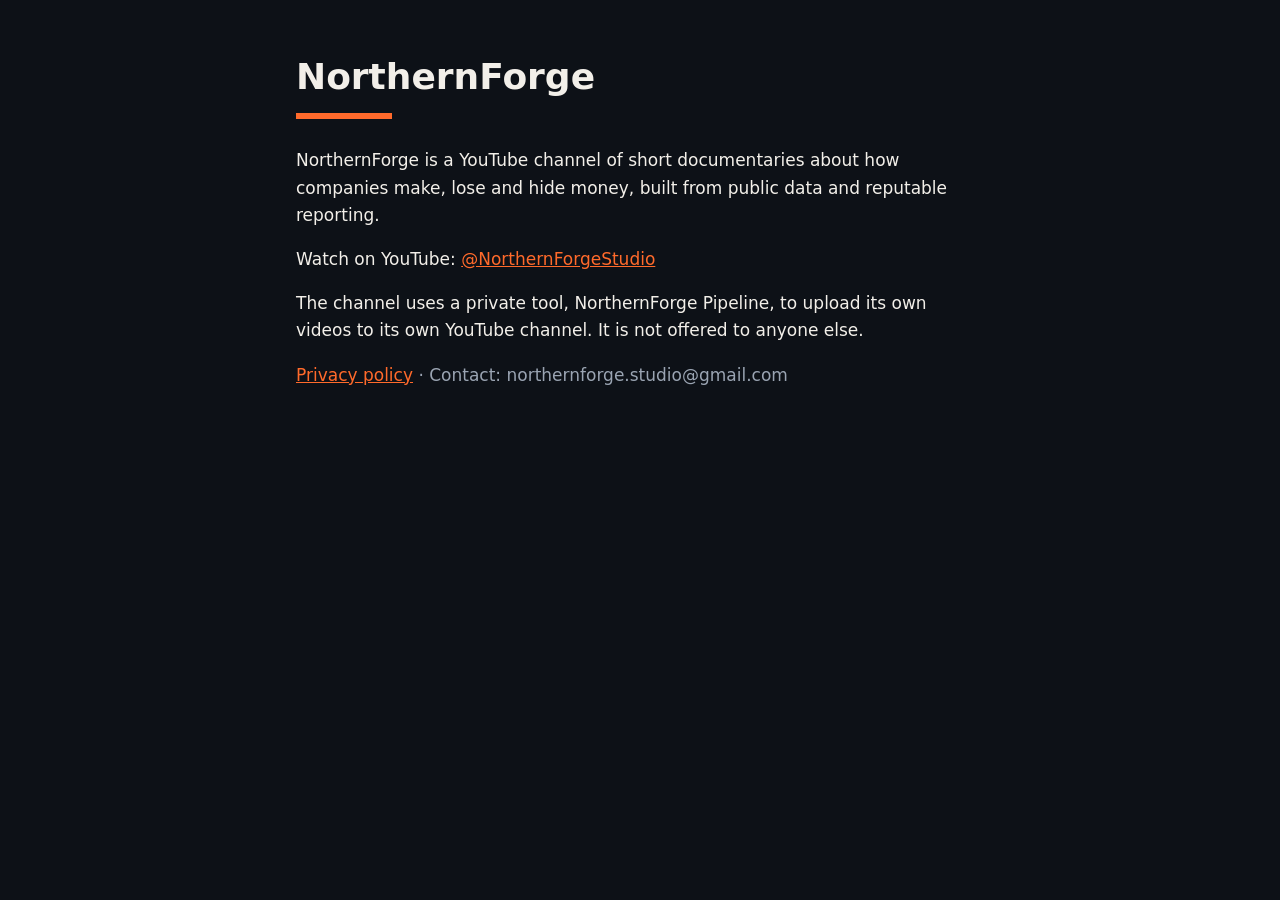
==== index.html @ a6602c54 "Homepage and privacy policy for the NorthernForge Google sign-in app Co-Authored-By: Claude Opus 5.5" ====
<!doctype html>
<html lang="en">
<head>
<meta charset="utf-8">
<meta name="viewport" content="width=device-width, initial-scale=1">
<title>NorthernForge</title>
<link rel="stylesheet" href="style.css">
</head>
<body>
<main>
  <h1>NorthernForge</h1>
  <div class="bar"></div>
  <p>NorthernForge is a YouTube channel of short documentaries about how companies make, lose and hide money, built from public data and reputable reporting.</p>
  <p>Watch on YouTube: <a href="https://www.youtube.com/@NorthernForgeStudio">@NorthernForgeStudio</a></p>
  <p>The channel uses a private tool, NorthernForge Pipeline, to upload its own videos to its own YouTube channel. It is not offered to anyone else.</p>
  <p class="muted"><a href="privacy.html">Privacy policy</a> · Contact: northernforge.studio@gmail.com</p>
</main>
</body>
</html>
---- style.css ----
:root { --bg: #0d1117; --text: #f2efe9; --muted: #9aa4b2; --accent: #ff6a2b; }
* { box-sizing: border-box; }
body { margin: 0; background: var(--bg); color: var(--text); font: 17px/1.6 system-ui, -apple-system, "Segoe UI", sans-serif; }
main { max-width: 720px; margin: 0 auto; padding: 56px 16px; }
h1 { font-size: 36px; line-height: 1.15; margin: 0 0 8px; }
h2 { font-size: 20px; margin-top: 32px; }
.bar { width: 96px; height: 6px; background: var(--accent); margin: 16px 0 28px; }
p, li { color: var(--text); }
.muted { color: var(--muted); }
a { color: var(--accent); }
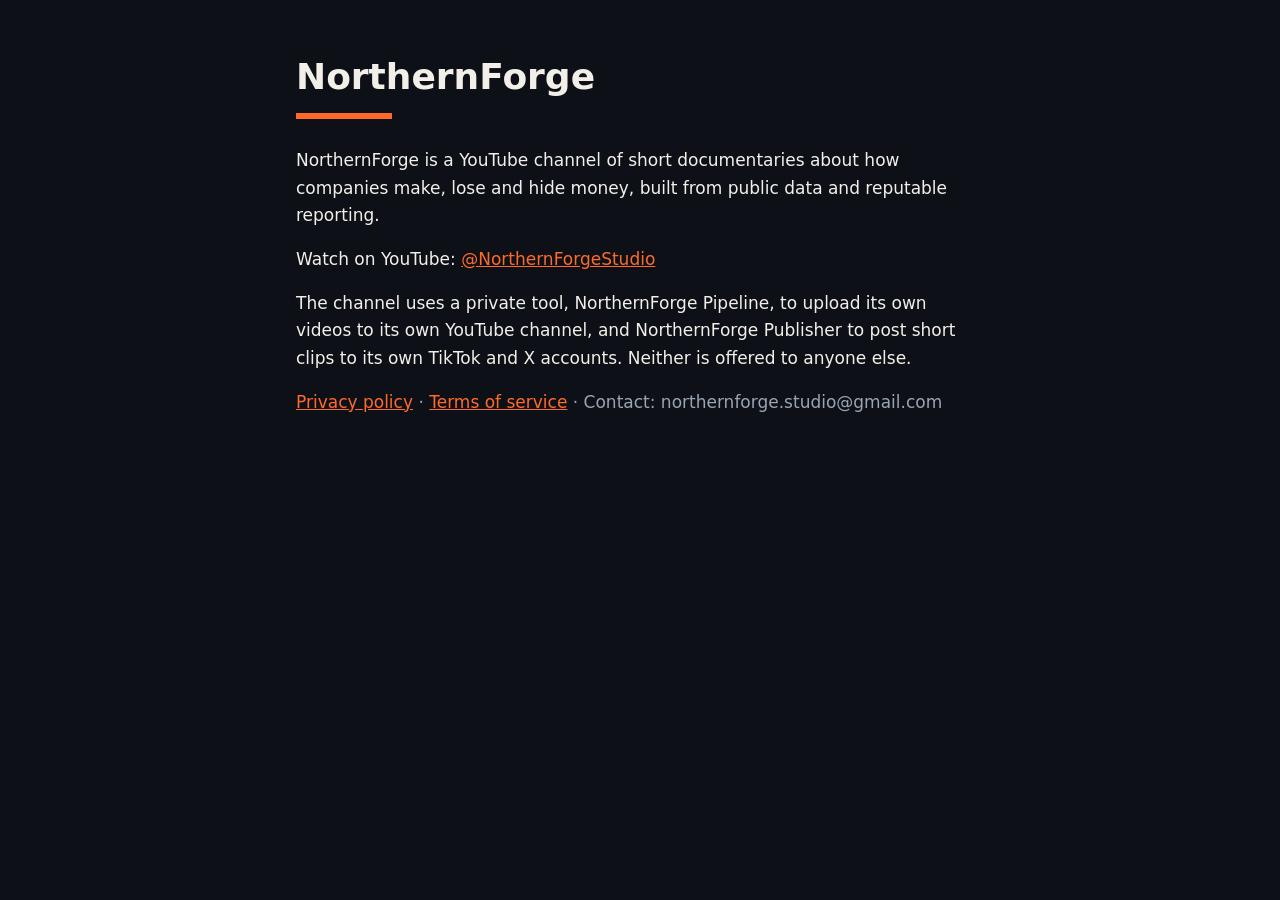
==== commit f6879754: "Terms page, TikTok sign-in return page, privacy policy covers TikTok and X Co-Authored-By: Claude Op" ====
--- a/index.html
+++ b/index.html
@@ -12,8 +12,8 @@
   <div class="bar"></div>
   <p>NorthernForge is a YouTube channel of short documentaries about how companies make, lose and hide money, built from public data and reputable reporting.</p>
   <p>Watch on YouTube: <a href="https://www.youtube.com/@NorthernForgeStudio">@NorthernForgeStudio</a></p>
-  <p>The channel uses a private tool, NorthernForge Pipeline, to upload its own videos to its own YouTube channel. It is not offered to anyone else.</p>
-  <p class="muted"><a href="privacy.html">Privacy policy</a> · Contact: northernforge.studio@gmail.com</p>
+  <p>The channel uses a private tool, NorthernForge Pipeline, to upload its own videos to its own YouTube channel, and NorthernForge Publisher to post short clips to its own TikTok and X accounts. Neither is offered to anyone else.</p>
+  <p class="muted"><a href="privacy.html">Privacy policy</a> · <a href="terms.html">Terms of service</a> · Contact: northernforge.studio@gmail.com</p>
 </main>
 </body>
 </html>
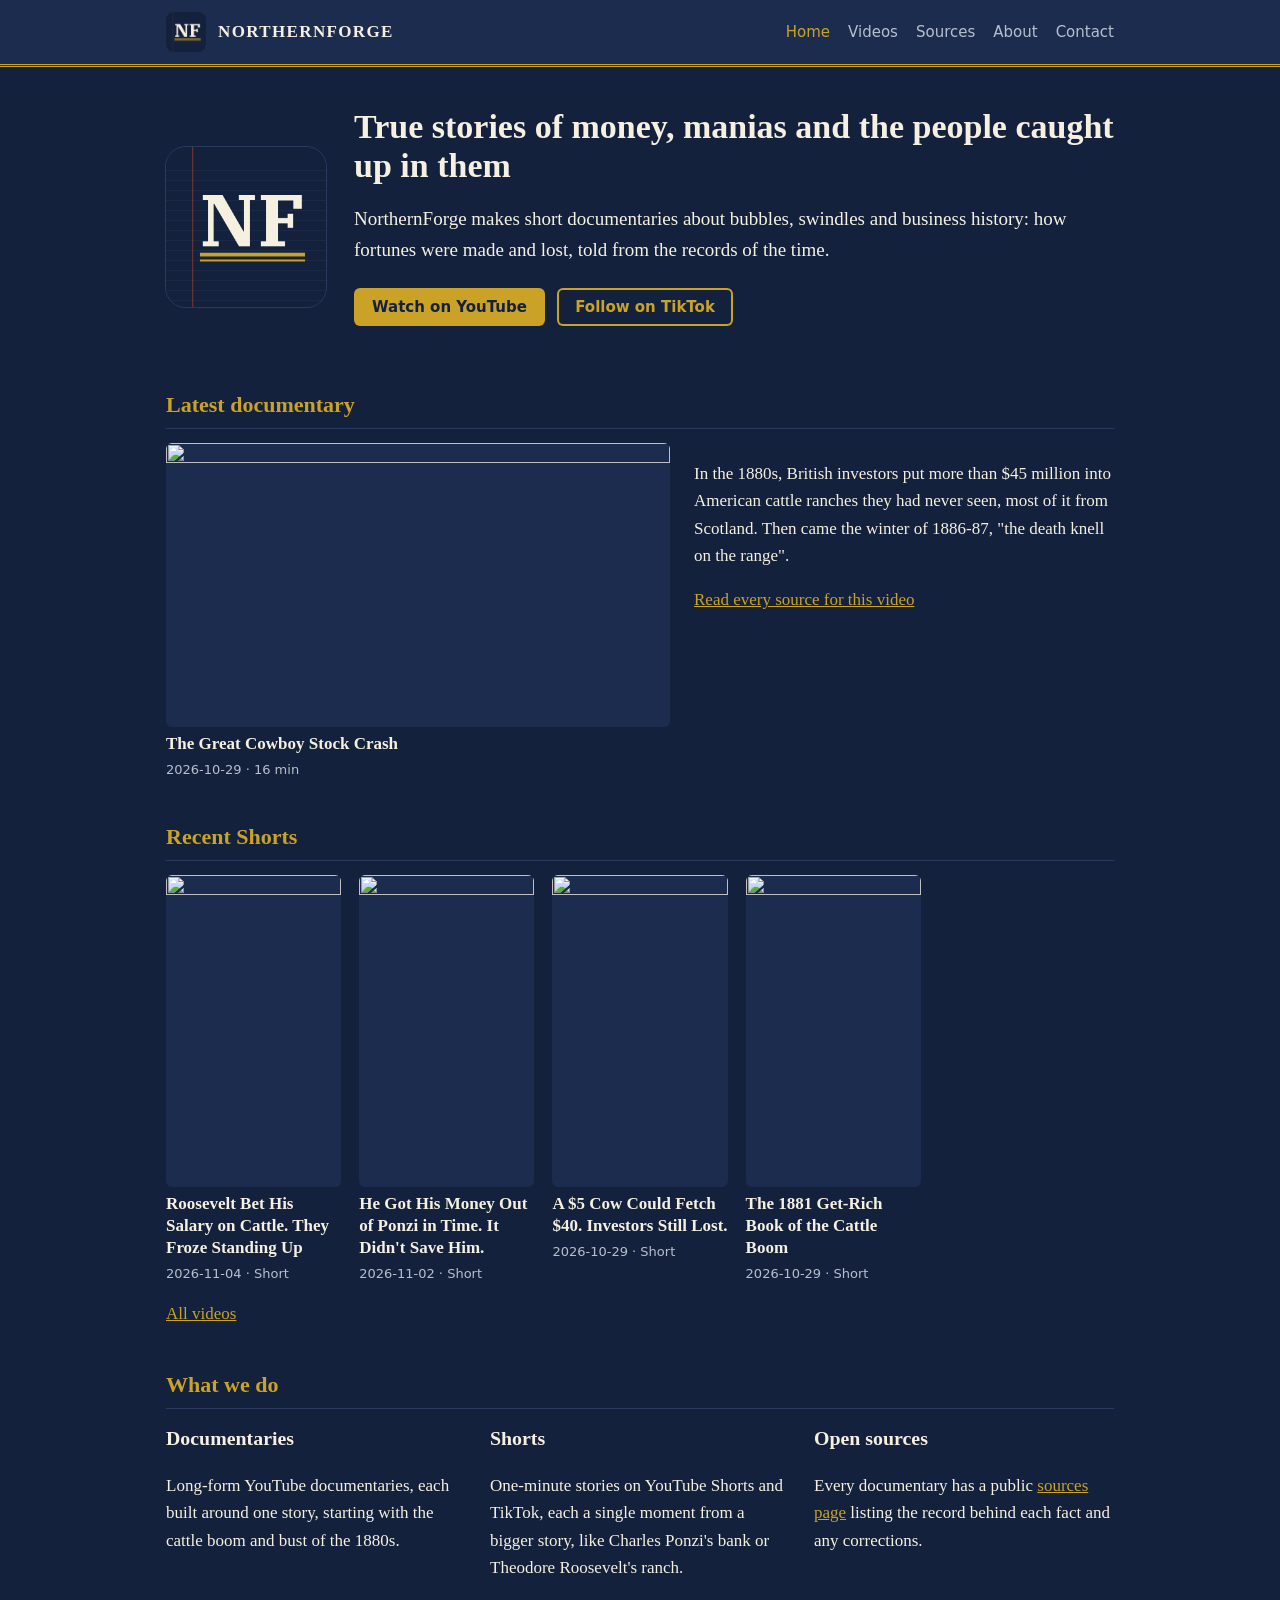
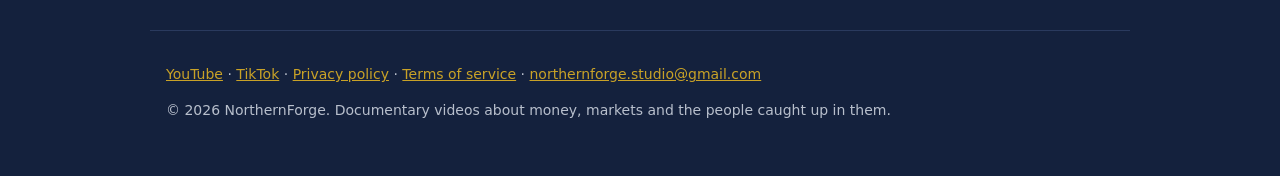
==== commit 9f238f3f: "Full website for the TikTok app review: the app icon as favicon, real pages TikTok denied the app fo" ====
--- a/index.html
+++ b/index.html
@@ -4,16 +4,49 @@
 <meta charset="utf-8">
 <meta name="viewport" content="width=device-width, initial-scale=1">
 <title>NorthernForge</title>
+<meta name="description" content="Short documentaries about money, manias and the people caught up in them.">
+<link rel="icon" href="favicon.ico" sizes="any">
+<link rel="icon" type="image/png" sizes="32x32" href="favicon-32.png">
+<link rel="apple-touch-icon" href="apple-touch-icon.png">
+<meta property="og:image" content="https://northernforgestudio-cmd.github.io/icon.png">
 <link rel="stylesheet" href="style.css">
 </head>
 <body>
-<main>
-  <h1>NorthernForge</h1>
-  <div class="bar"></div>
-  <p>NorthernForge is a YouTube channel of short documentaries about how companies make, lose and hide money, built from public data and reputable reporting.</p>
-  <p>Watch on YouTube: <a href="https://www.youtube.com/@NorthernForgeStudio">@NorthernForgeStudio</a></p>
-  <p>The channel uses a private tool, NorthernForge Pipeline, to upload its own videos to its own YouTube channel, and NorthernForge Publisher to post short clips to its own TikTok and X accounts. Neither is offered to anyone else.</p>
-  <p class="muted"><a href="privacy.html">Privacy policy</a> · <a href="terms.html">Terms of service</a> · Contact: northernforge.studio@gmail.com</p>
+<header class="top"><div class="wrap">
+  <a class="brand" href="index.html"><img src="icon-192.png" width="40" height="40" alt="NorthernForge logo"><span>NorthernForge</span></a>
+  <nav><a href="index.html" aria-current="page">Home</a><a href="videos.html">Videos</a><a href="sources/">Sources</a><a href="about.html">About</a><a href="contact.html">Contact</a></nav>
+</div></header>
+<main class="wrap">
+<section class="hero">
+  <img src="icon.png" width="160" height="160" alt="NorthernForge logo">
+  <div>
+    <h1>True stories of money, manias and the people caught up in them</h1>
+    <p class="lede">NorthernForge makes short documentaries about bubbles, swindles and business history: how fortunes were made and lost, told from the records of the time.</p>
+    <p><a class="btn" href="https://www.youtube.com/@NorthernForgeStudio">Watch on YouTube</a> <a class="btn ghost" href="https://www.tiktok.com/@northernforgestudio">Follow on TikTok</a></p>
+  </div>
+</section>
+
+<h2>Latest documentary</h2>
+<div class="feature">
+  <a class="card" href="https://www.youtube.com/watch?v=B0t5DVrofcw"><img src="https://i.ytimg.com/vi/B0t5DVrofcw/hqdefault.jpg" alt="" loading="lazy" width="480" height="360"><span class="t">The Great Cowboy Stock Crash</span><span class="m">2026-10-29 · 16 min</span></a>
+  <div><p>In the 1880s, British investors put more than $45 million into American cattle ranches they had never seen, most of it from Scotland. Then came the winter of 1886-87, "the death knell on the range".</p><p><a href="sources/cattle-bubble/">Read every source for this video</a></p></div>
+</div>
+
+<h2>Recent Shorts</h2>
+<div class="grid shorts"><a class="card short" href="https://www.youtube.com/shorts/Fkab0AjxpCo"><img src="https://i.ytimg.com/vi/Fkab0AjxpCo/hqdefault.jpg" alt="" loading="lazy" width="480" height="360"><span class="t">Roosevelt Bet His Salary on Cattle. They Froze Standing Up</span><span class="m">2026-11-04 · Short</span></a><a class="card short" href="https://www.youtube.com/shorts/a9smyt0lalM"><img src="https://i.ytimg.com/vi/a9smyt0lalM/hqdefault.jpg" alt="" loading="lazy" width="480" height="360"><span class="t">He Got His Money Out of Ponzi in Time. It Didn't Save Him.</span><span class="m">2026-11-02 · Short</span></a><a class="card short" href="https://www.youtube.com/shorts/ZhbceAazCuw"><img src="https://i.ytimg.com/vi/ZhbceAazCuw/hqdefault.jpg" alt="" loading="lazy" width="480" height="360"><span class="t">A $5 Cow Could Fetch $40. Investors Still Lost.</span><span class="m">2026-10-29 · Short</span></a><a class="card short" href="https://www.youtube.com/shorts/v4uppTtF2eQ"><img src="https://i.ytimg.com/vi/v4uppTtF2eQ/hqdefault.jpg" alt="" loading="lazy" width="480" height="360"><span class="t">The 1881 Get-Rich Book of the Cattle Boom</span><span class="m">2026-10-29 · Short</span></a></div>
+<p><a href="videos.html">All videos</a></p>
+
+<h2>What we do</h2>
+<div class="cols">
+  <div><h3>Documentaries</h3><p>Long-form YouTube documentaries, each built around one story, starting with the cattle boom and bust of the 1880s.</p></div>
+  <div><h3>Shorts</h3><p>One-minute stories on YouTube Shorts and TikTok, each a single moment from a bigger story, like Charles Ponzi's bank or Theodore Roosevelt's ranch.</p></div>
+  <div><h3>Open sources</h3><p>Every documentary has a public <a href="sources/">sources page</a> listing the record behind each fact and any corrections.</p></div>
+</div>
+
 </main>
+<footer class="wrap">
+  <p><a href="https://www.youtube.com/@NorthernForgeStudio">YouTube</a> · <a href="https://www.tiktok.com/@northernforgestudio">TikTok</a> · <a href="privacy.html">Privacy policy</a> · <a href="terms.html">Terms of service</a> · <a href="mailto:northernforge.studio@gmail.com">northernforge.studio@gmail.com</a></p>
+  <p>© 2026 NorthernForge. Documentary videos about money, markets and the people caught up in them.</p>
+</footer>
 </body>
 </html>
--- a/style.css
+++ b/style.css
@@ -1,10 +1,44 @@
-:root { --bg: #0d1117; --text: #f2efe9; --muted: #9aa4b2; --accent: #ff6a2b; }
+/* Colours come from the NorthernForge app icon: navy, cream, gold, margin red. */
+:root { --navy: #14213d; --navy-2: #1c2c4f; --cream: #f6f0e1; --gold: #c9a227; --red: #963c32; --muted: #b8bfcc; --line: #2a3a5e; }
 * { box-sizing: border-box; }
-body { margin: 0; background: var(--bg); color: var(--text); font: 17px/1.6 system-ui, -apple-system, "Segoe UI", sans-serif; }
-main { max-width: 720px; margin: 0 auto; padding: 56px 16px; }
-h1 { font-size: 36px; line-height: 1.15; margin: 0 0 8px; }
-h2 { font-size: 20px; margin-top: 32px; }
-.bar { width: 96px; height: 6px; background: var(--accent); margin: 16px 0 28px; }
-p, li { color: var(--text); }
+body { margin: 0; background: var(--navy); color: var(--cream); font: 17px/1.6 Georgia, "Times New Roman", serif; }
+.wrap { max-width: 980px; margin: 0 auto; padding: 0 16px; }
+main.wrap { padding-top: 32px; padding-bottom: 32px; }
+header.top { border-bottom: 3px double var(--gold); background: var(--navy-2); }
+header.top .wrap { display: flex; flex-wrap: wrap; gap: 8px 24px; align-items: center; justify-content: space-between; padding-top: 12px; padding-bottom: 12px; }
+.brand { display: flex; align-items: center; gap: 12px; color: var(--cream); text-decoration: none; font-weight: bold; letter-spacing: .08em; text-transform: uppercase; }
+.brand img { border-radius: 8px; }
+nav { display: flex; flex-wrap: wrap; gap: 4px 18px; font: 15px/1.4 system-ui, -apple-system, "Segoe UI", sans-serif; }
+nav a { color: var(--muted); text-decoration: none; padding: 4px 0; }
+nav a:hover, nav a[aria-current] { color: var(--gold); }
+h1 { font-size: 34px; line-height: 1.15; margin: 0 0 12px; }
+h2 { font-size: 22px; margin: 40px 0 14px; padding-bottom: 6px; border-bottom: 1px solid var(--line); color: var(--gold); }
+h3 { margin: 0 0 6px; }
+a { color: var(--gold); }
 .muted { color: var(--muted); }
-a { color: var(--accent); }
+.lede { font-size: 19px; }
+.big { font-size: 22px; }
+.hero { display: flex; gap: 28px; align-items: center; margin: 8px 0 12px; }
+.hero > img { border-radius: 20px; flex: none; box-shadow: 0 0 0 1px var(--line); }
+.btn { display: inline-block; margin: 4px 8px 4px 0; padding: 10px 18px; border-radius: 6px; background: var(--gold); color: var(--navy); font: 600 15px/1.2 system-ui, sans-serif; text-decoration: none; }
+.btn.ghost { background: transparent; color: var(--gold); box-shadow: inset 0 0 0 2px var(--gold); }
+.grid { display: grid; grid-template-columns: repeat(auto-fill, minmax(210px, 1fr)); gap: 18px; }
+.card { display: flex; flex-direction: column; gap: 6px; color: var(--cream); text-decoration: none; }
+.card img { width: 100%; height: auto; aspect-ratio: 16 / 9; object-fit: cover; border-radius: 6px; background: var(--navy-2); }
+.card .t { font-weight: bold; line-height: 1.3; }
+.card .m { color: var(--muted); font: 13px/1.4 system-ui, sans-serif; }
+.card:hover .t { color: var(--gold); }
+.feature { display: grid; grid-template-columns: minmax(0, 1.2fr) minmax(0, 1fr); gap: 24px; align-items: start; }
+.cols { display: grid; grid-template-columns: repeat(auto-fit, minmax(240px, 1fr)); gap: 24px; }
+li { margin-bottom: 6px; }
+code { background: var(--navy-2); padding: 1px 5px; border-radius: 4px; }
+footer.wrap { border-top: 1px solid var(--line); padding-top: 18px; padding-bottom: 40px; color: var(--muted); font: 14px/1.6 system-ui, sans-serif; }
+@media (max-width: 640px) {
+  .hero { flex-direction: column; align-items: flex-start; }
+  .hero > img { width: 112px; height: 112px; }
+  .feature { grid-template-columns: 1fr; }
+  h1 { font-size: 28px; }
+}
+/* YouTube's hqdefault for a Short is the vertical frame between black side bars; a 9:16 crop shows just the frame. */
+.grid.shorts { grid-template-columns: repeat(auto-fill, minmax(170px, 1fr)); }
+.card.short img { aspect-ratio: 9 / 16; }
